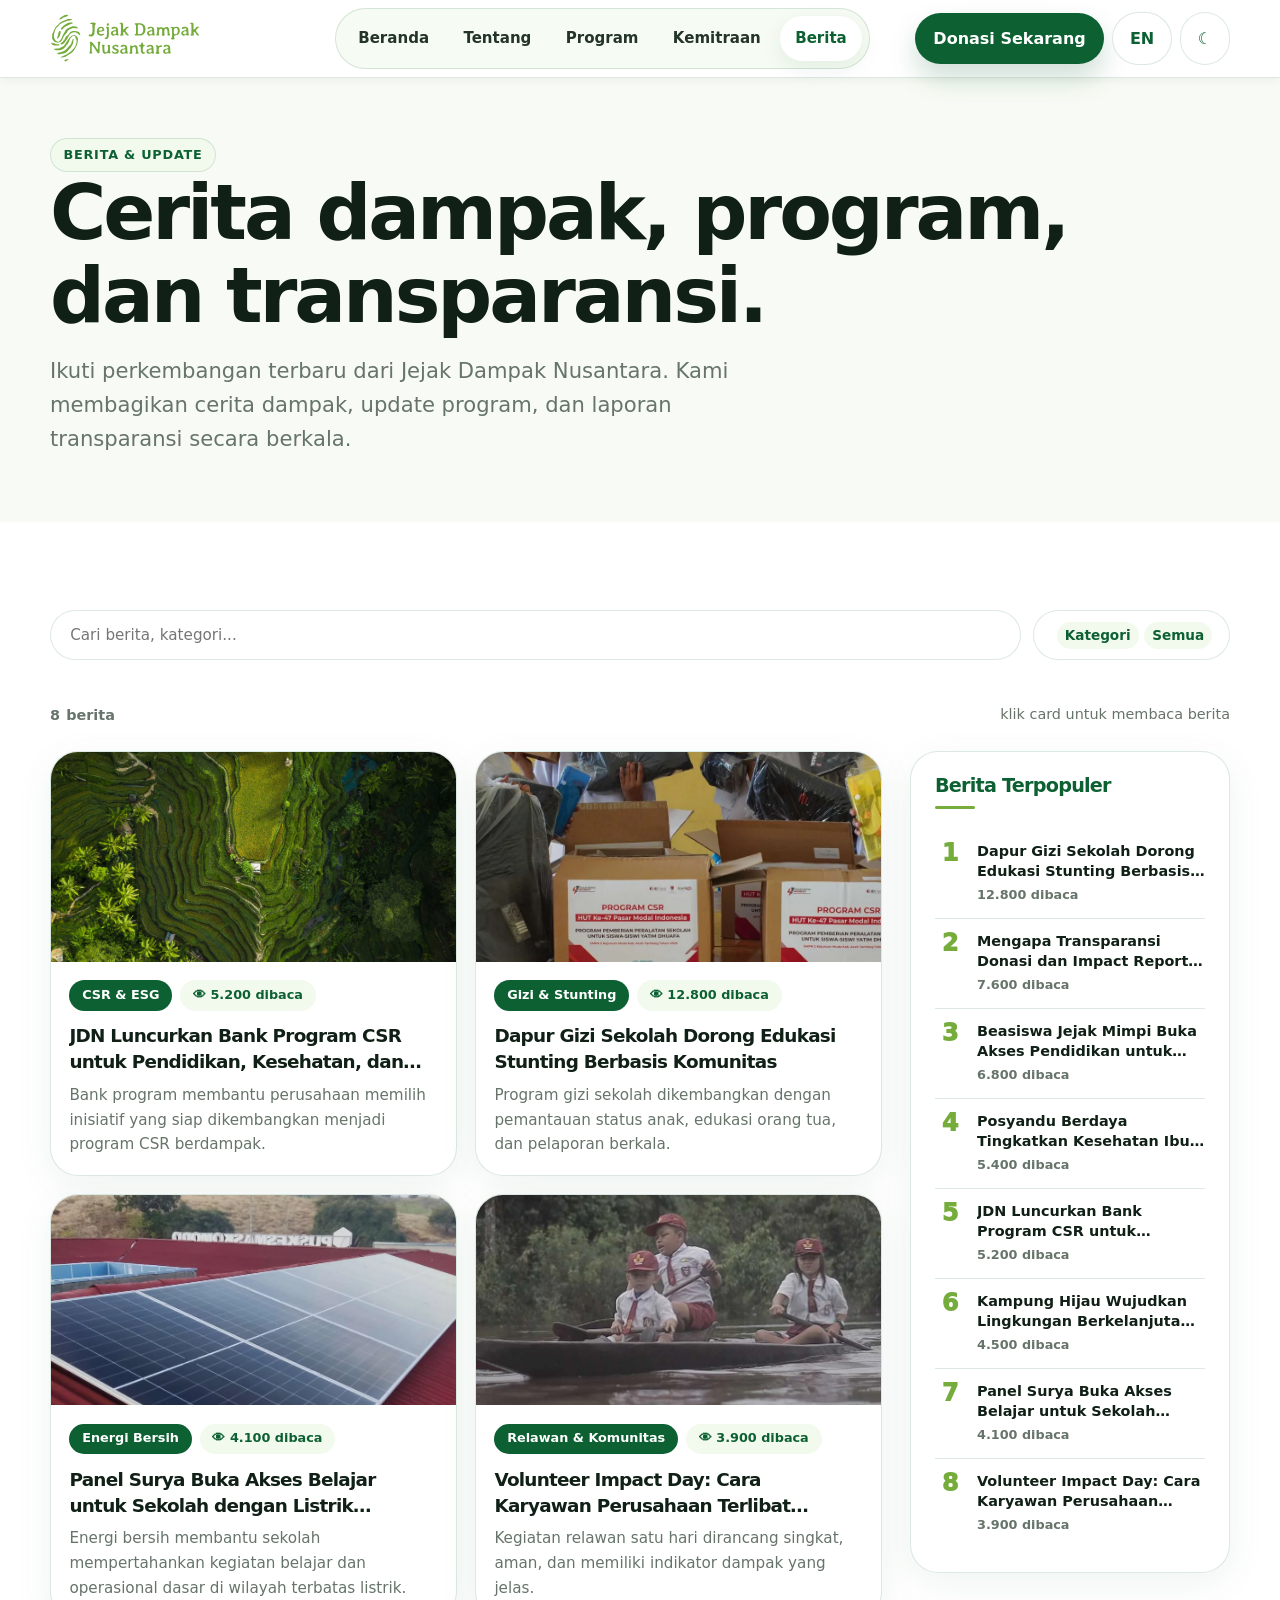
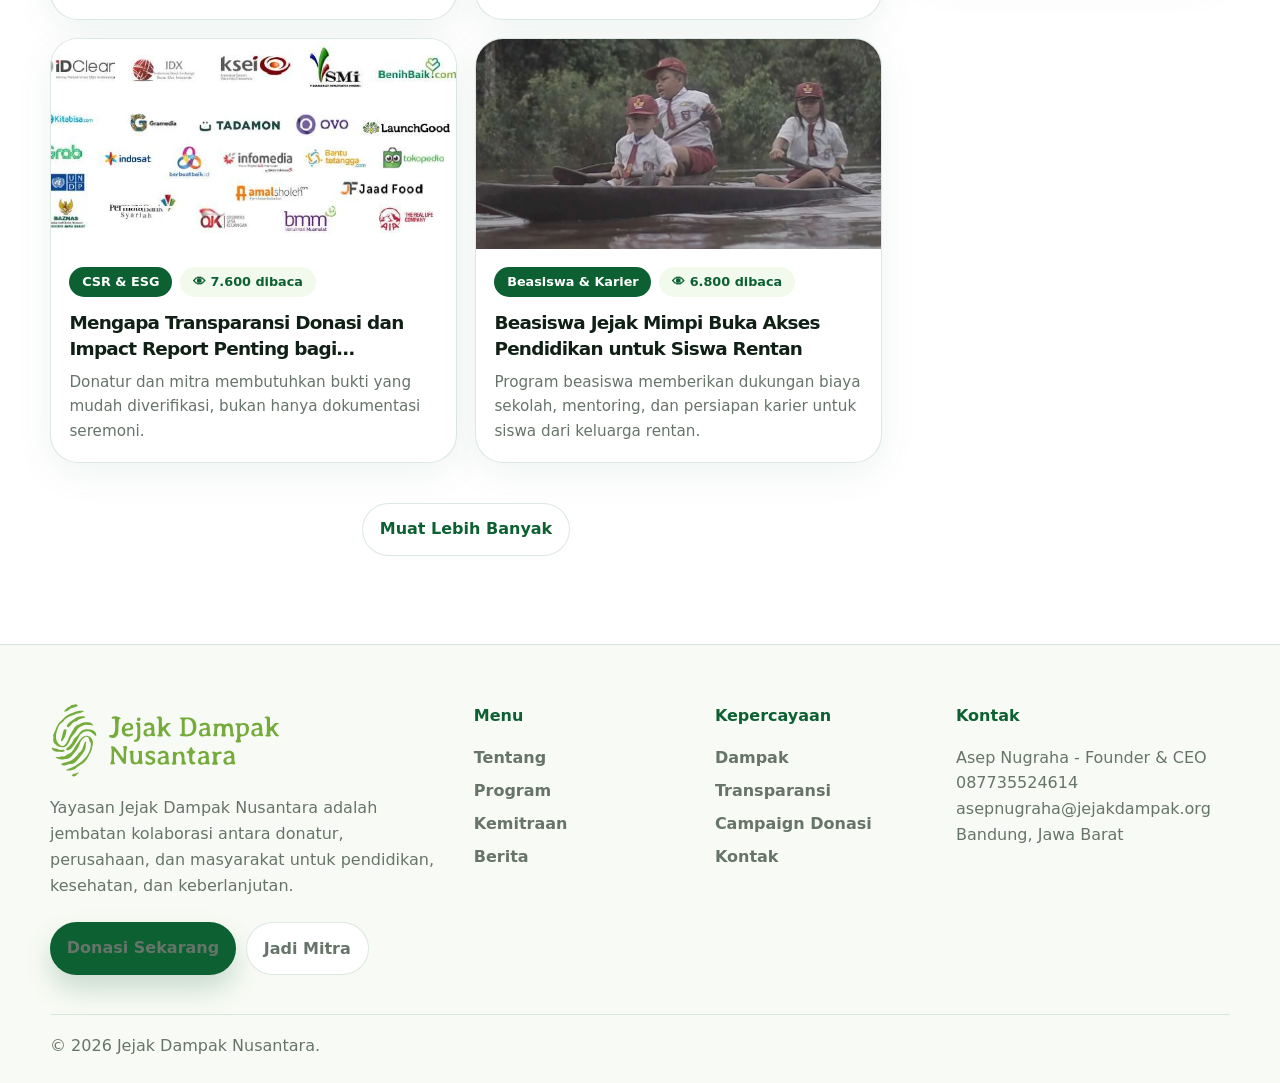
==== berita/index.html @ 9e9b5a3c "initial commit after finish" ====
<!--
  ============================================================================
  File: index.html
  Deskripsi: Halaman daftar berita Jejak Dampak Nusantara
  Author: Aria Rahman
  Versi: 1.0.0
  ============================================================================
-->
<!doctype html>
<html lang="id" data-theme="light">
<head>
  <meta charset="utf-8">
  <meta name="viewport" content="width=device-width, initial-scale=1">
  <title>Berita | Jejak Dampak Nusantara</title>
  <meta name="description" content="Daftar berita dan update terbaru dari Jejak Dampak Nusantara">
  <link rel="icon" href="/assets/img/logo-mark.svg" type="image/svg+xml">
  
  <!-- Script untuk mencegah flicker - harus dimuat sebelum CSS -->
  <script>
    (function() {
      const savedTheme = localStorage.getItem('jdn-theme');
      const savedLang = localStorage.getItem('jdn-lang');
      
      if (savedTheme) {
        document.documentElement.setAttribute('data-theme', savedTheme);
      }
      
      if (savedLang) {
        document.documentElement.setAttribute('lang', savedLang);
      }
    })();
  </script>
  
  <link rel="stylesheet" href="/assets/css/global.css">
  <link rel="stylesheet" href="/assets/css/components.css">
  <link rel="stylesheet" href="/assets/css/news.css">
</head>
<body>
  <a class="skip-link" href="#main">Lewati ke konten</a>

  <!-- Navbar akan di-load oleh JavaScript -->
  <div id="navbar-container"></div>

  <main id="main">
    <!-- Page Hero Section -->
    <section class="page-hero">
      <div class="container">
        <span class="eyebrow green" data-i18n="news-eyebrow">Berita & Update</span>
        <h1 data-i18n="news-page-title">Cerita dampak, program, dan transparansi.</h1>
        <p data-i18n="news-page-desc">Ikuti perkembangan terbaru dari Jejak Dampak Nusantara. Kami membagikan cerita dampak, update program, dan laporan transparansi secara berkala.</p>
      </div>
    </section>

    <!-- News List Section -->
    <section class="section">
      <div class="container">
        <!-- Toolbar dengan Search dan Filter -->
        <div class="news-toolbar">
          <div class="search-wrap">
            <input
              type="search"
              id="newsSearch"
              placeholder="Cari berita, kategori..."
              data-i18n-placeholder="search-placeholder"
            />
          </div>
          <div class="filter-dropdown" data-filter-dropdown>
            <button type="button" class="btn btn-outline filter-button">
              <span data-i18n="category-label">Kategori</span> <span data-category-count>Semua</span>
            </button>
            <div class="filter-panel" data-category-panel></div>
          </div>
        </div>
        
        <div class="selected-filters" data-selected-filters></div>
        
        <div class="result-head">
          <strong><span data-news-count>0</span> <span data-i18n="news-count-label">berita</span></strong>
          <span data-i18n="result-hint">klik card untuk membaca berita</span>
        </div>

        <!-- News Layout dengan Sidebar -->
        <div class="news-layout">
          <!-- Main News Grid -->
          <div class="news-main">
            <div class="news-grid" id="newsGrid">
              <!-- News cards akan di-load oleh JavaScript -->
            </div>

            <!-- Load More Button -->
            <div class="center-action" id="loadMoreContainer" style="display: none;">
              <button class="btn btn-outline" id="loadMoreBtn" data-i18n="load-more">Muat Lebih Banyak</button>
            </div>
          </div>

          <!-- Sidebar -->
          <aside class="news-sidebar">
            <div class="sidebar-widget">
              <h3 class="sidebar-title" data-i18n="popular-news">Berita Terpopuler</h3>
              <div id="popularNewsList" class="popular-news-list">
                <!-- Popular news akan di-load oleh JavaScript -->
              </div>
            </div>
          </aside>
        </div>
      </div>
    </section>
  </main>

  <!-- Footer akan di-load oleh JavaScript -->
  <div id="footer-container"></div>

  <script src="/assets/js/components.js"></script>
  <script src="/assets/js/translations/components.js"></script>
  <script src="/assets/js/translations/news.js"></script>
  <script src="/assets/js/news.js"></script>
</body>
</html>
---- assets/css/global.css ----
/*
  ============================================================================
  File: global.css
  Deskripsi: Style global untuk seluruh halaman
  Author: Aria Rahman
  Versi: 1.0.0
  ============================================================================
*/

:root {
  --main: #76ac3c;
  --deep: #0d6032;
  --deep2: #063e23;
  --lime: #9be248;
  --paper: #fff;
  --ink: #102016;
  --muted: #66746a;
  --soft: #f2faee;
  --soft2: #f8fbf5;
  --line: rgba(13, 96, 50, 0.14);
  --shadow: 0 22px 70px rgba(13, 96, 50, 0.13);
  --radius: 28px;
  --container: 1180px;
  --nav: 78px;
  color-scheme: light;
}

[data-theme="dark"] {
  --paper: #07150e;
  --ink: #f4fff5;
  --muted: #b9cbbc;
  --soft: #10291b;
  --soft2: #0b1d13;
  --line: rgba(155, 226, 72, 0.18);
  --shadow: 0 22px 70px rgba(0, 0, 0, 0.35);
  color-scheme: dark;
}

* {
  box-sizing: border-box;
  margin: 0;
  padding: 0;
}

html {
  scroll-behavior: smooth;
}

body {
  font-family: Inter, ui-sans-serif, system-ui, -apple-system, "Segoe UI", sans-serif;
  background: var(--paper);
  color: var(--ink);
  line-height: 1.62;
  overflow-x: hidden;
  transition: background-color 0.3s ease, color 0.3s ease;
}

a {
  text-decoration: none;
  color: inherit;
}

img {
  max-width: 100%;
  display: block;
}

button,
input,
select,
textarea {
  font: inherit;
}

.container {
  width: min(var(--container), calc(100% - 40px));
  margin: auto;
}

.skip-link {
  position: absolute;
  top: -100px;
  left: 16px;
  z-index: 9999;
  background: var(--deep);
  color: #fff;
  padding: 0.8rem 1rem;
  border-radius: 999px;
}

.skip-link:focus {
  top: 14px;
}

/* Typography */
h1, h2, h3 {
  letter-spacing: -0.04em;
  line-height: 1.08;
  margin: 0 0 1rem;
}

h1 {
  font-size: clamp(2.8rem, 6vw, 5.7rem);
}

h2 {
  font-size: clamp(2rem, 4vw, 2.7rem);
}

h3 {
  font-size: clamp(1.25rem, 2vw, 1.65rem);
}

p {
  color: var(--muted);
  margin: 0 0 1rem;
}

/* Buttons */
.btn,
.pill-btn {
  display: inline-flex;
  align-items: center;
  justify-content: center;
  border-radius: 999px;
  min-height: 44px;
  padding: 0.78rem 1.05rem;
  border: 0;
  background: var(--deep);
  color: #fff;
  font-weight: 900;
  cursor: pointer;
  white-space: nowrap;
  box-shadow: 0 14px 28px rgba(13, 96, 50, 0.2);
  transition: 0.2s ease;
}

.btn:hover,
.pill-btn:hover {
  transform: translateY(-1px);
}

.btn-outline,
.pill-btn {
  background: var(--paper);
  color: var(--deep);
  border: 1px solid var(--line);
  box-shadow: none;
}

.btn-light {
  background: #fff;
  color: var(--deep);
}

.btn-ghost-white {
  background: rgba(255, 255, 255, 0.08);
  border: 1px solid rgba(255, 255, 255, 0.24);
  color: #fff;
  box-shadow: none;
}

/* Sections */
.section {
  padding: 88px 0;
}

.section.compact {
  padding: 54px 0;
}

.section-head {
  max-width: 760px;
}

.section-head.center {
  text-align: center;
  margin: 0 auto 34px;
}

.eyebrow,
.badge {
  display: inline-flex;
  gap: 0.5rem;
  align-items: center;
  border-radius: 999px;
  padding: 0.35rem 0.78rem;
  border: 1px solid rgba(255, 255, 255, 0.18);
  background: rgba(255, 255, 255, 0.14);
  font-size: 0.8rem;
  font-weight: 900;
  letter-spacing: 0.06em;
  text-transform: uppercase;
}

.eyebrow.green,
.badge {
  background: var(--soft);
  border-color: var(--line);
  color: var(--deep);
}

[data-theme="dark"] .eyebrow.green,
[data-theme="dark"] .badge {
  color: var(--lime);
}

/* Cards */
.mini-card,
.program-tile,
.news-card {
  background: var(--paper);
  border: 1px solid var(--line);
  border-radius: var(--radius);
  box-shadow: 0 10px 38px rgba(13, 96, 50, 0.07);
}

.mini-card {
  padding: 1.35rem;
}

.mini-card b {
  color: var(--main);
  font-size: 1.05rem;
}

.mini-card p {
  font-size: 0.96rem;
}

/* Reveal Animation */
.reveal {
  opacity: 0;
  transform: translateY(18px);
  transition: 0.65s ease;
}

.reveal.in-view {
  opacity: 1;
  transform: none;
}

/* Responsive */
@media (max-width: 900px) {
  :root {
    --nav: 70px;
  }
  
  .container {
    width: min(100% - 28px, var(--container));
  }
  
  .section {
    padding: 62px 0;
  }
}
---- assets/css/components.css ----
/*
  ============================================================================
  File: components.css
  Deskripsi: Style untuk komponen navbar dan footer
  Author: Aria Rahman
  Versi: 1.0.0
  ============================================================================
*/

/* ============ NAVBAR STYLES ============ */
.site-header {
  position: fixed;
  top: 0;
  left: 0;
  right: 0;
  z-index: 1000;
  height: var(--nav);
  border-bottom: 1px solid var(--line);
  background: var(--paper);
  backdrop-filter: blur(18px);
  transition:
    background 0.3s ease,
    backdrop-filter 0.3s ease,
    border-color 0.3s ease;
}

/* Homepage Hero Integration */
.site-header.hero-integrated {
  background: transparent;
  border-bottom: 1px solid rgba(255, 255, 255, 0.1);
  backdrop-filter: blur(0);
}

.site-header.hero-integrated .nav-center {
  background: rgba(255, 255, 255, 0.08);
  border: 1px solid rgba(255, 255, 255, 0.18);
  backdrop-filter: blur(10px);
}

.site-header.hero-integrated .nav-center a {
  color: #fff;
}

.site-header.hero-integrated .nav-center a:hover,
.site-header.hero-integrated .nav-center a.active {
  background: rgba(255, 255, 255, 0.2);
  color: #fff;
  box-shadow: 0 8px 22px rgba(0, 0, 0, 0.2);
}

.site-header.hero-integrated .brand img {
  filter: brightness(0) invert(1);
}

.site-header.hero-integrated .pill-btn {
  background: rgba(255, 255, 255, 0.1);
  color: #fff;
  border: 1px solid rgba(255, 255, 255, 0.2);
}

.site-header.hero-integrated .hamburger span {
  background: #fff;
}

.site-header.hero-integrated .hamburger {
  border-color: rgba(255, 255, 255, 0.3);
}

/* Saat scroll melewati hero, navbar menjadi putih */
.site-header.scrolled {
  background: var(--paper);
  border-bottom: 1px solid var(--line);
  backdrop-filter: blur(18px);
  box-shadow: 0 2px 10px rgba(0, 0, 0, 0.05);
}

.site-header.scrolled .nav-center {
  background: color-mix(in srgb, var(--soft) 68%, transparent);
  border: 1px solid var(--line);
  backdrop-filter: none;
}

.site-header.scrolled .nav-center a {
  color: color-mix(in srgb, var(--ink) 76%, var(--muted));
}

.site-header.scrolled .nav-center a:hover,
.site-header.scrolled .nav-center a.active {
  background: var(--paper);
  color: var(--deep);
  box-shadow: 0 8px 22px rgba(13, 96, 50, 0.08);
}

.site-header.scrolled .brand img {
  filter: none;
}

.site-header.scrolled .pill-btn {
  background: var(--paper);
  color: var(--deep);
  border: 1px solid var(--line);
}

.site-header.scrolled .hamburger span {
  background: var(--ink);
}

.site-header.scrolled .hamburger {
  border-color: var(--line);
  background: var(--paper);
}

.nav-shell {
  height: 100%;
  display: grid;
  grid-template-columns: 240px 1fr auto;
  gap: 18px;
  align-items: center;
}

.brand img {
  width: 150px;
  height: auto;
}

.nav-center {
  justify-self: center;
  display: flex;
  gap: 4px;
  padding: 7px;
  background: color-mix(in srgb, var(--soft) 68%, transparent);
  border: 1px solid var(--line);
  border-radius: 999px;
}

.nav-center a {
  white-space: nowrap;
  padding: 0.62rem 0.95rem;
  border-radius: 999px;
  font-weight: 800;
  color: color-mix(in srgb, var(--ink) 76%, var(--muted));
  font-size: 0.94rem;
  transition: all 0.2s ease;
}

.nav-center a:hover,
.nav-center a.active {
  background: var(--paper);
  color: var(--deep);
  box-shadow: 0 8px 22px rgba(13, 96, 50, 0.08);
}

[data-theme="dark"] .nav-center a:hover,
[data-theme="dark"] .nav-center a.active {
  color: var(--lime);
}

.nav-actions {
  display: flex;
  align-items: center;
  gap: 8px;
  white-space: nowrap;
}

.btn-donate {
  padding-inline: 1.15rem;
}

.hamburger {
  display: none;
  width: 44px;
  height: 44px;
  border-radius: 999px;
  border: 1px solid var(--line);
  background: var(--paper);
  padding: 10px;
  cursor: pointer;
}

.hamburger span {
  display: block;
  height: 2px;
  background: var(--ink);
  margin: 5px;
  border-radius: 2px;
}

.mobile-panel {
  display: none;
}

/* ============ FOOTER STYLES ============ */
.site-footer {
  background: var(--soft2);
  border-top: 1px solid var(--line);
  padding: 58px 0 24px;
}

.footer-layout {
  display: grid;
  grid-template-columns: 1.3fr 0.7fr 0.7fr 0.9fr;
  gap: 28px;
}

.footer-logo {
  width: 230px;
  margin-bottom: 1rem;
}

.footer-layout h4 {
  margin: 0 0 1rem;
  color: var(--deep);
}

.footer-layout a {
  display: block;
  margin: 0.45rem 0;
  color: var(--muted);
  font-weight: 780;
}

.footer-layout a:hover {
  color: var(--deep);
}

.footer-actions {
  display: flex;
  gap: 10px;
  flex-wrap: wrap;
}

.footer-bottom {
  border-top: 1px solid var(--line);
  margin-top: 32px;
  padding-top: 18px;
  display: flex;
  justify-content: space-between;
  gap: 12px;
  flex-wrap: wrap;
  color: var(--muted);
}

/* ============ RESPONSIVE ============ */
@media (max-width: 900px) {
  .site-header {
    height: var(--nav);
  }

  .nav-shell {
    grid-template-columns: 1fr auto;
  }

  .brand img {
    width: 150px;
    height: auto;
  }

  .nav-center,
  .btn-donate {
    display: none;
  }

  .hamburger {
    display: block;
  }

  .nav-actions {
    gap: 6px;
  }

  .pill-btn {
    min-width: 42px;
    padding: 0 0.75rem;
  }

  .mobile-panel {
    position: fixed;
    left: 14px;
    right: 14px;
    top: calc(var(--nav) + 10px);
    display: none;
    grid-template-columns: 1fr;
    background: var(--paper);
    border: 1px solid var(--line);
    box-shadow: var(--shadow);
    border-radius: 24px;
    padding: 0.6rem;
    z-index: 999;
  }

  .mobile-panel.open {
    display: grid;
  }

  .mobile-panel a {
    padding: 0.85rem 1rem;
    border-radius: 16px;
    font-weight: 900;
  }

  .mobile-panel a:hover {
    background: var(--soft);
  }

  .footer-layout {
    grid-template-columns: 1fr;
  }

  .footer-bottom {
    display: block;
  }
}
---- assets/css/news.css ----
/*
  ============================================================================
  File: news.css
  Deskripsi: Style khusus untuk halaman berita
  Author: Aria Rahman
  Versi: 1.0.0
  ============================================================================
*/

/* ============ PAGE HERO ============ */
.page-hero {
  padding: calc(var(--nav) + 60px) 0 50px;
  background: var(--soft2);
  text-align: left;
}

.page-hero .container {
  max-width: var(--container);
}

.page-hero h1 {
  font-size: clamp(2.8rem, 6vw, 5.7rem);
  margin-bottom: 1rem;
  color: var(--ink);
  line-height: 1.08;
  letter-spacing: -0.04em;
}

.page-hero p {
  font-size: clamp(1.04rem, 2vw, 1.32rem);
  max-width: 700px;
  color: var(--muted);
}

/* ============ TOOLBAR ============ */
.news-toolbar {
  display: grid;
  grid-template-columns: 1fr auto;
  gap: 12px;
  align-items: start;
  margin-bottom: 18px;
}

.search-wrap input {
  width: 100%;
  min-height: 50px;
  border: 1px solid var(--line);
  border-radius: 999px;
  background: var(--paper);
  color: var(--ink);
  padding: 0 1.2rem;
  outline: 0;
  font-size: 0.95rem;
  transition: border-color 0.3s ease;
}

.search-wrap input:focus {
  border-color: var(--main);
  box-shadow: 0 0 0 3px rgba(118, 172, 60, 0.1);
}

.filter-dropdown {
  position: relative;
}

.filter-button {
  height: 50px;
}

.filter-button span {
  background: var(--soft);
  color: var(--deep);
  padding: 0.15rem 0.5rem;
  border-radius: 999px;
  margin-left: 0.35rem;
  font-size: 0.85rem;
}

.filter-panel {
  display: none;
  position: absolute;
  right: 0;
  top: 58px;
  width: 310px;
  max-height: 360px;
  overflow: auto;
  background: var(--paper);
  border: 1px solid var(--line);
  border-radius: 22px;
  padding: 0.85rem;
  box-shadow: var(--shadow);
  z-index: 10;
}

.filter-dropdown.open .filter-panel {
  display: grid;
  gap: 8px;
}

.check-row {
  display: flex;
  gap: 0.6rem;
  align-items: flex-start;
  padding: 0.55rem;
  border-radius: 14px;
  cursor: pointer;
  transition: background 0.2s ease;
}

.check-row:hover {
  background: var(--soft);
}

.check-row input[type="checkbox"] {
  margin-top: 3px;
  cursor: pointer;
}

.check-row span {
  font-weight: 700;
  color: var(--ink);
  font-size: 0.9rem;
}

/* Select All Row */
.select-all-row {
  display: flex;
  gap: 0.6rem;
  align-items: center;
  padding: 0.65rem;
  border-radius: 14px;
  cursor: pointer;
  background: var(--soft);
  border: 1px solid var(--line);
  margin-bottom: 8px;
  transition: background 0.2s ease;
}

.select-all-row:hover {
  background: var(--soft2);
}

.select-all-row input[type="checkbox"] {
  cursor: pointer;
}

.select-all-row span {
  font-weight: 900;
  color: var(--deep);
  font-size: 0.9rem;
}

/* ============ SELECTED FILTERS ============ */
.selected-filters {
  display: flex;
  gap: 8px;
  flex-wrap: wrap;
  margin: 12px 0;
}

.selected-filters span {
  background: var(--soft);
  border: 1px solid var(--line);
  border-radius: 999px;
  padding: 0.35rem 0.7rem;
  font-weight: 800;
  color: var(--deep);
  font-size: 0.9rem;
}

/* ============ RESULT HEAD ============ */
.result-head {
  display: flex;
  justify-content: space-between;
  gap: 10px;
  align-items: center;
  margin: 22px 0;
}

.result-head strong {
  color: var(--ink);
  font-size: 1.1rem;
}

.result-head span {
  color: var(--muted);
  font-size: 0.9rem;
}

/* ============ NEWS LAYOUT ============ */
.news-layout {
  display: grid;
  grid-template-columns: 1fr 320px;
  gap: 28px;
  align-items: start;
}

/* ============ NEWS GRID ============ */
.news-grid {
  display: grid;
  grid-template-columns: repeat(2, 1fr);
  gap: 18px;
}

.news-card {
  overflow: hidden;
  display: block;
  background: var(--paper);
  border: 1px solid var(--line);
  border-radius: var(--radius);
  box-shadow: 0 10px 38px rgba(13, 96, 50, 0.07);
  transition: transform 0.3s ease, box-shadow 0.3s ease;
  cursor: pointer;
}

.news-card:hover {
  transform: translateY(-4px);
  box-shadow: 0 16px 40px rgba(13, 96, 50, 0.12);
}

.news-card img {
  height: 210px;
  width: 100%;
  object-fit: cover;
}

.news-card .news-card-body {
  padding: 1.15rem;
}

.news-card .news-card-meta {
  display: flex;
  gap: 8px;
  margin-bottom: 0.8rem;
  flex-wrap: wrap;
}

.news-card .news-card-category {
  background: var(--deep);
  color: #fff;
  padding: 0.3rem 0.8rem;
  border-radius: 999px;
  font-size: 0.8rem;
  font-weight: 900;
  display: inline-block;
}

.news-card .news-card-views {
  background: var(--soft);
  color: var(--deep);
  padding: 0.3rem 0.8rem;
  border-radius: 999px;
  font-size: 0.8rem;
  font-weight: 800;
  display: inline-flex;
  align-items: center;
  gap: 4px;
}

.news-card h3 {
  font-size: 1.15rem;
  margin-bottom: 0.5rem;
  line-height: 1.4;
  display: -webkit-box;
  -webkit-line-clamp: 2;
  -webkit-box-orient: vertical;
  overflow: hidden;
}

.news-card p {
  font-size: 0.95rem;
  margin-bottom: 0;
  display: -webkit-box;
  -webkit-line-clamp: 3;
  -webkit-box-orient: vertical;
  overflow: hidden;
}

/* ============ SIDEBAR ============ */
.news-sidebar {
  position: sticky;
  top: calc(var(--nav) + 20px);
}

.sidebar-widget {
  background: var(--paper);
  border: 1px solid var(--line);
  border-radius: var(--radius);
  box-shadow: 0 10px 38px rgba(13, 96, 50, 0.07);
  padding: 1.5rem;
}

.sidebar-title {
  font-size: 1.2rem;
  margin-bottom: 1.2rem;
  color: var(--deep);
  position: relative;
  padding-bottom: 0.8rem;
}

.sidebar-title::after {
  content: '';
  position: absolute;
  bottom: 0;
  left: 0;
  width: 40px;
  height: 3px;
  background: var(--main);
  border-radius: 3px;
}

.popular-news-list {
  display: grid;
  gap: 0;
}

.popular-news-item {
  display: flex;
  gap: 12px;
  padding: 12px 0;
  border-bottom: 1px solid var(--line);
  cursor: pointer;
  transition: padding-left 0.3s ease;
  text-decoration: none;
}

.popular-news-item:hover {
  padding-left: 8px;
}

.popular-news-item:last-child {
  border-bottom: 0;
}

.popular-news-rank {
  font-size: 1.5rem;
  font-weight: 1000;
  color: var(--main);
  line-height: 1;
  min-width: 30px;
  text-align: center;
}

.popular-news-content {
  flex: 1;
}

.popular-news-title {
  font-size: 0.9rem;
  font-weight: 800;
  color: var(--ink);
  margin-bottom: 4px;
  line-height: 1.4;
  display: -webkit-box;
  -webkit-line-clamp: 2;
  -webkit-box-orient: vertical;
  overflow: hidden;
}

.popular-news-views {
  font-size: 0.8rem;
  color: var(--muted);
  font-weight: 700;
}

/* ============ NO RESULTS ============ */
.no-results {
  text-align: center;
  padding: 3rem;
  background: var(--soft);
  border-radius: 20px;
  grid-column: 1 / -1;
}

.no-results h3 {
  color: var(--ink);
  margin-bottom: 0.5rem;
}

.no-results p {
  color: var(--muted);
  margin-bottom: 0;
}

/* ============ LOAD MORE ============ */
.center-action {
  text-align: center;
  margin-top: 40px;
}

/* ============ RESPONSIVE ============ */
@media (max-width: 1024px) {
  .news-layout {
    grid-template-columns: 1fr;
  }
  
  .news-sidebar {
    position: static;
  }
}

@media (max-width: 900px) {
  .page-hero {
    padding: calc(var(--nav) + 40px) 0 40px;
  }
  
  .page-hero h1 {
    font-size: 2.7rem;
  }
  
  .news-toolbar {
    grid-template-columns: 1fr;
  }
  
  .filter-panel {
    left: 0;
    right: auto;
    width: min(100%, 330px);
  }
  
  .news-grid {
    grid-template-columns: 1fr;
  }
  
  .result-head {
    flex-direction: column;
    align-items: flex-start;
  }
}

@media (max-width: 600px) {
  .news-grid {
    grid-template-columns: 1fr;
  }
  
  .news-card img {
    height: 200px;
  }
}
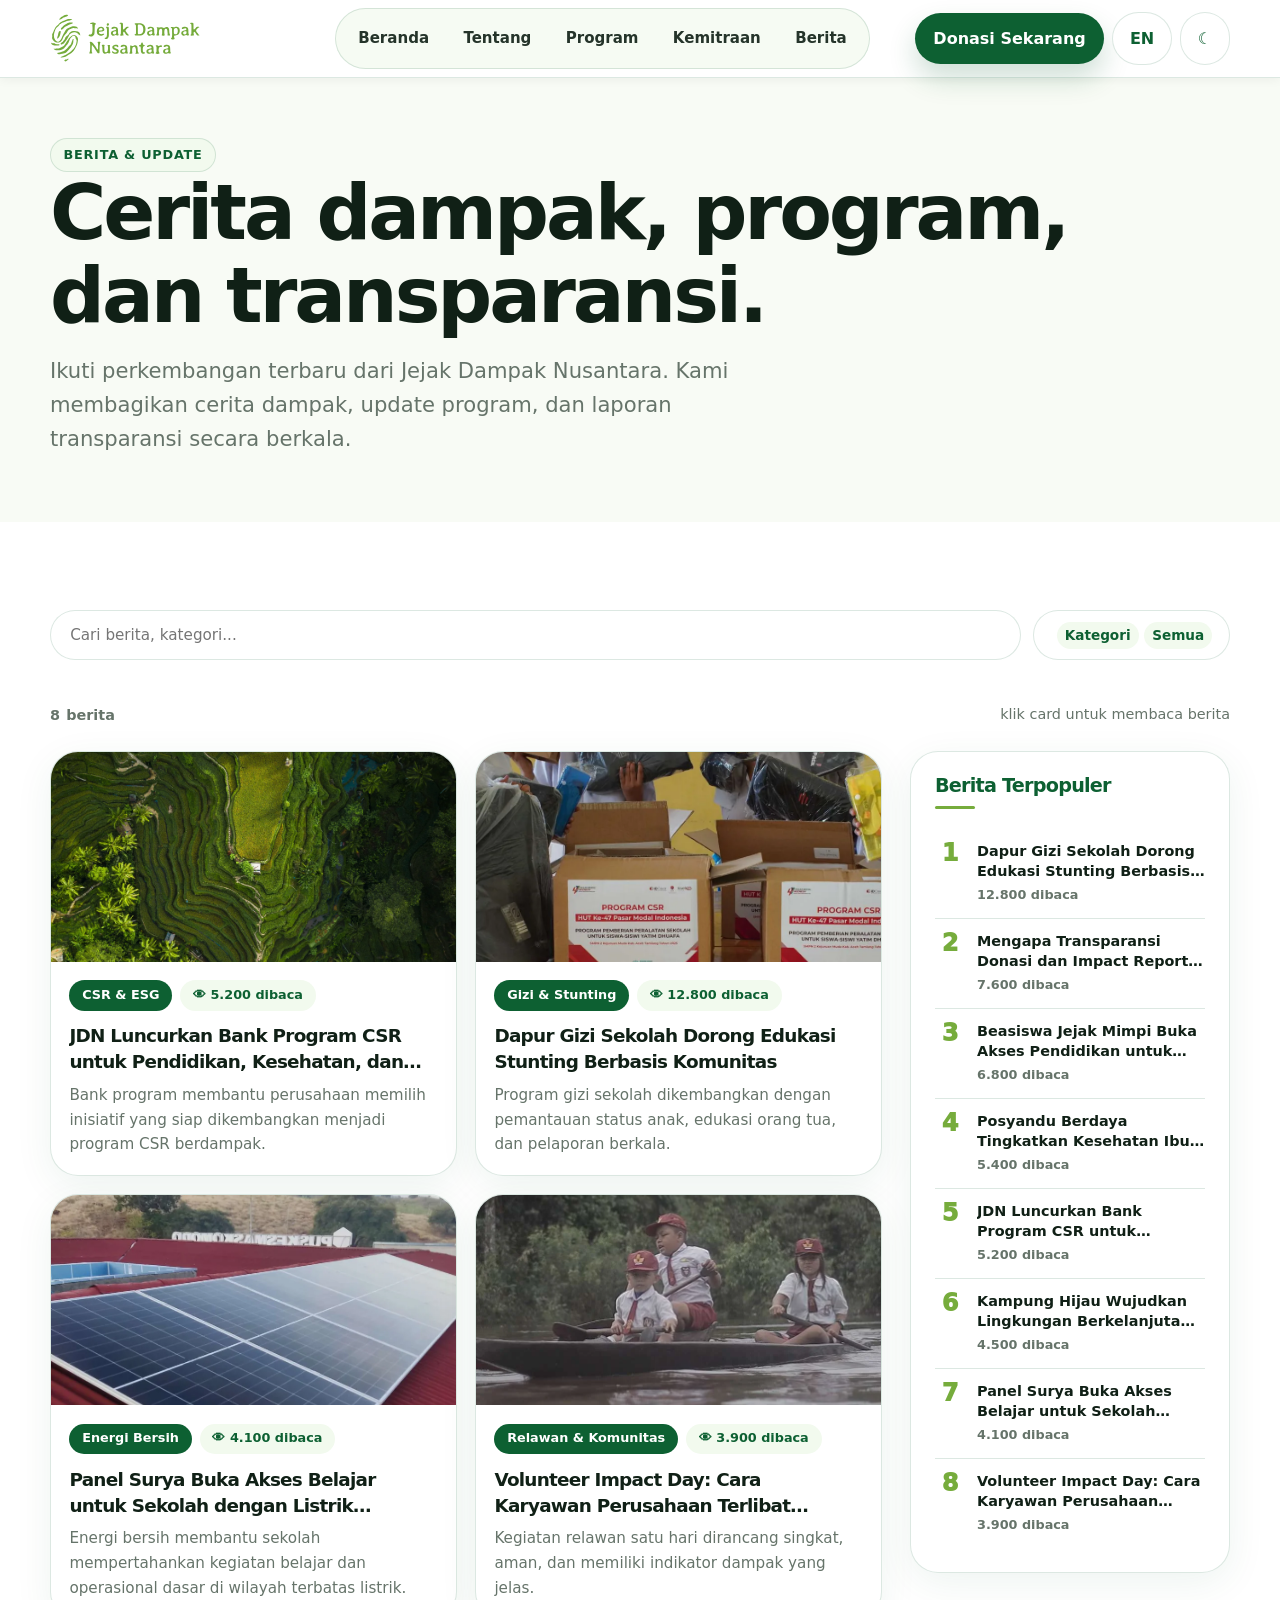
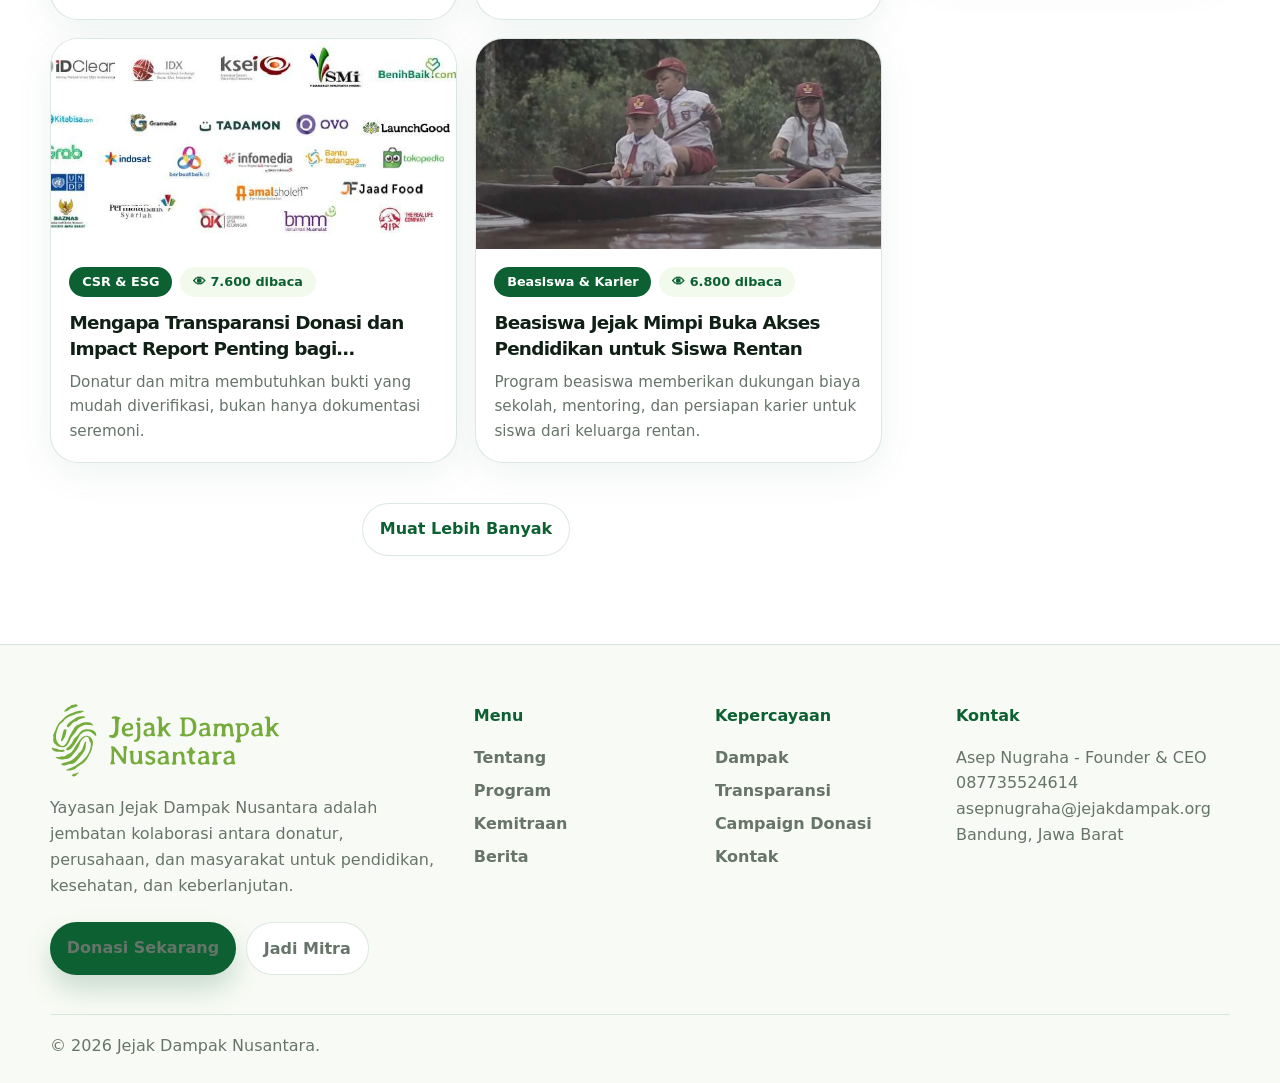
==== commit ef681af9: "coba lagi" ====
--- a/berita/index.html
+++ b/berita/index.html
@@ -7,13 +7,13 @@
   ============================================================================
 -->
 <!doctype html>
-<html lang="id" data-theme="light">
+<html data-base-path=".." lang="id" data-theme="light">
 <head>
   <meta charset="utf-8">
   <meta name="viewport" content="width=device-width, initial-scale=1">
   <title>Berita | Jejak Dampak Nusantara</title>
   <meta name="description" content="Daftar berita dan update terbaru dari Jejak Dampak Nusantara">
-  <link rel="icon" href="/assets/img/logo-mark.svg" type="image/svg+xml">
+  <link rel="icon" href="../assets/img/logo-mark.svg" type="image/svg+xml">
   
   <!-- Script untuk mencegah flicker - harus dimuat sebelum CSS -->
   <script>
@@ -31,9 +31,9 @@
     })();
   </script>
   
-  <link rel="stylesheet" href="/assets/css/global.css">
-  <link rel="stylesheet" href="/assets/css/components.css">
-  <link rel="stylesheet" href="/assets/css/news.css">
+  <link rel="stylesheet" href="../assets/css/global.css">
+  <link rel="stylesheet" href="../assets/css/components.css">
+  <link rel="stylesheet" href="../assets/css/news.css">
 </head>
 <body>
   <a class="skip-link" href="#main">Lewati ke konten</a>
@@ -110,9 +110,10 @@
   <!-- Footer akan di-load oleh JavaScript -->
   <div id="footer-container"></div>
 
-  <script src="/assets/js/components.js"></script>
-  <script src="/assets/js/translations/components.js"></script>
-  <script src="/assets/js/translations/news.js"></script>
-  <script src="/assets/js/news.js"></script>
+  <script src="../assets/js/data.js"></script>
+  <script src="../assets/js/components.js"></script>
+  <script src="../assets/js/translations/components.js"></script>
+  <script src="../assets/js/translations/news.js"></script>
+  <script src="../assets/js/news.js"></script>
 </body>
 </html>
